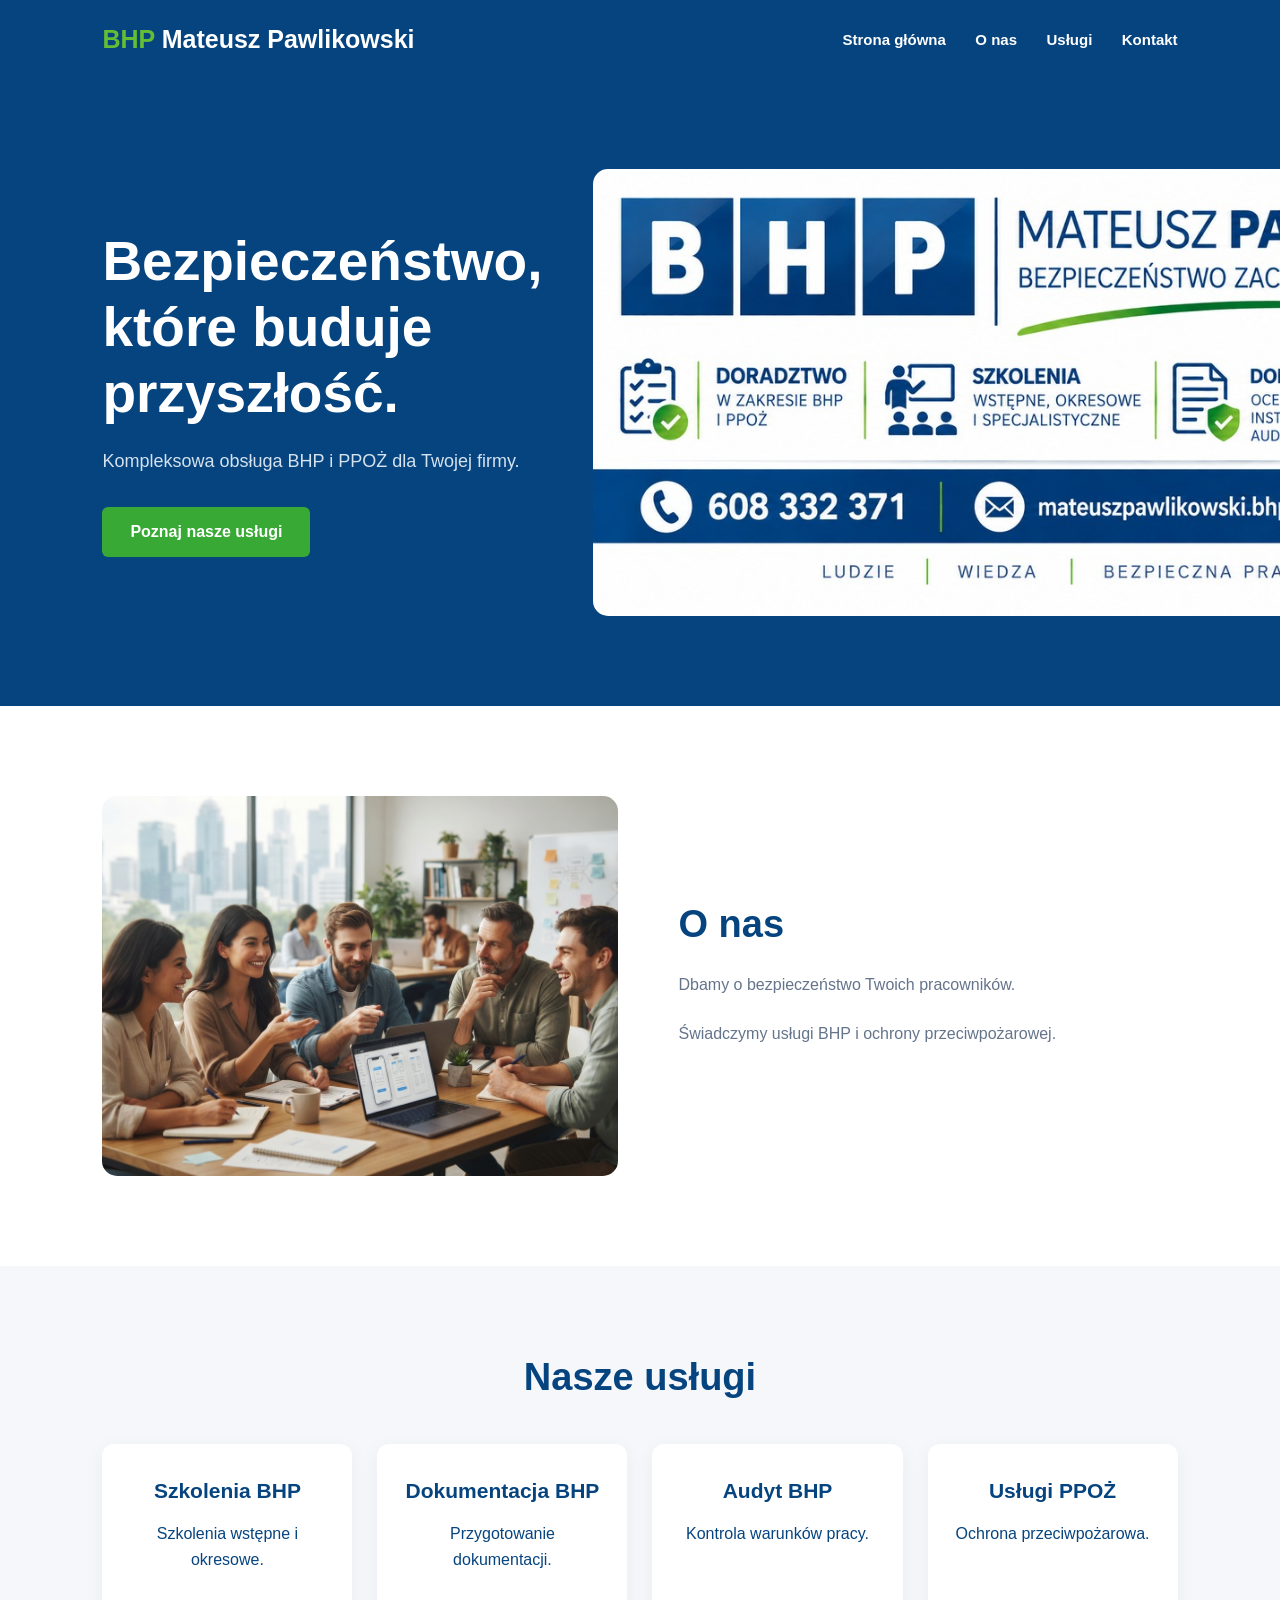
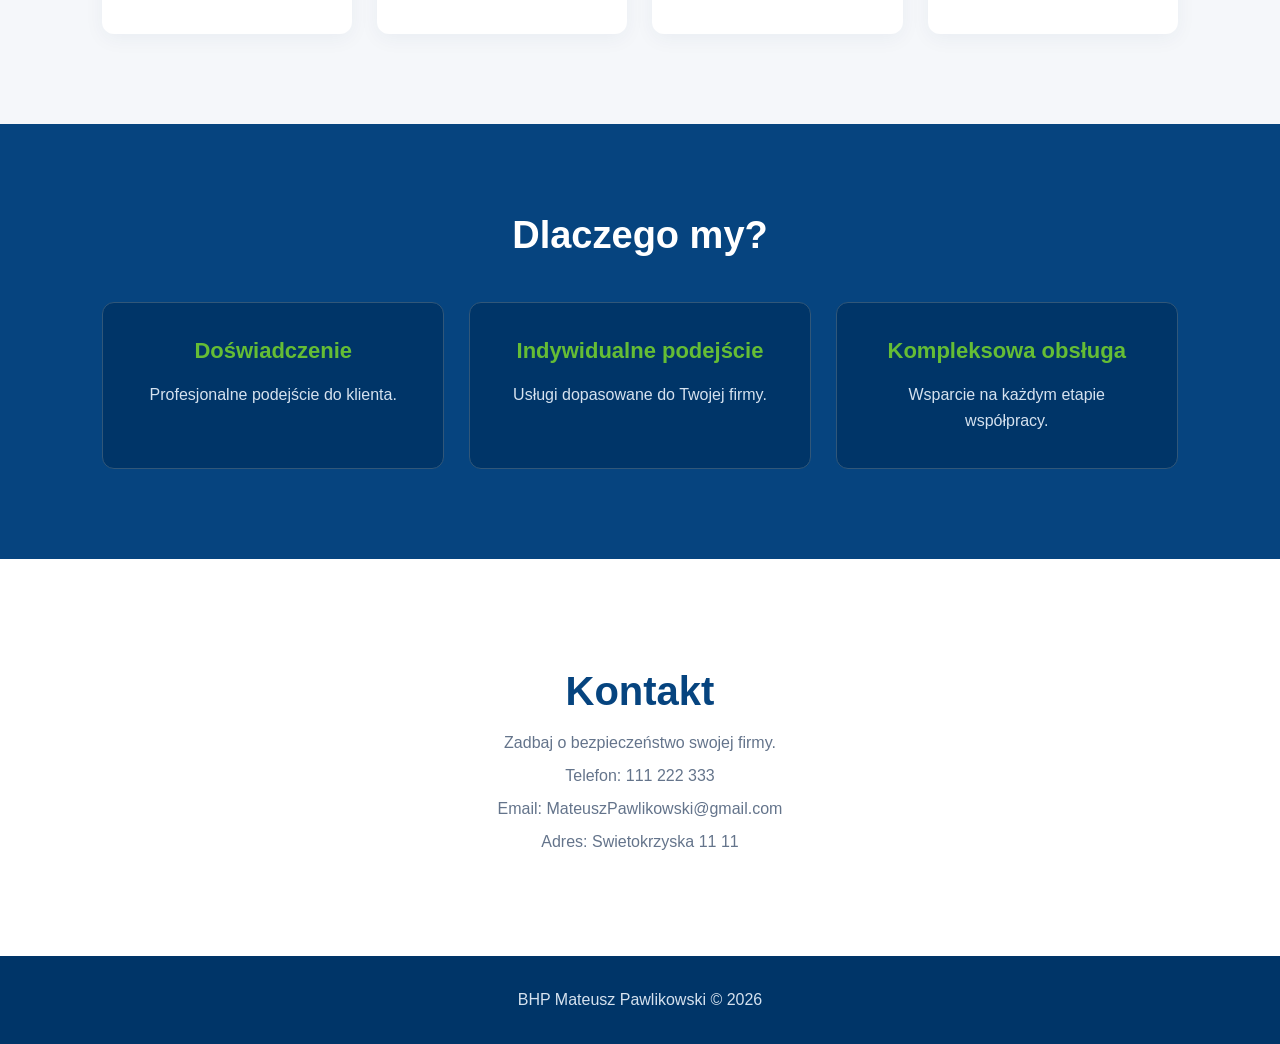
==== index.html @ d73516c7 "Add files via upload" ====
<!DOCTYPE html>
<html lang="pl">
<head>
    <meta charset="UTF-8">
    <title>BHP Mateusz Pawlikowski</title>
    <link rel="stylesheet" href="style.css">
</head>
<body>

<header>
    <h2><span> BHP</span> Mateusz Pawlikowski</h2>

    <nav>
        <a href="#home"><strong>Strona główna</strong></a>
        <a href="#onas"><strong> O nas</strong></a>
        <a href="#uslugi"><strong>Usługi</strong></a>
        <a href="#kontakt"><strong>Kontakt</strong></a>
    </nav>
</header>

<main>

<section id="home" class="baner">
    <div>
        <h1>Bezpieczeństwo, które buduje przyszłość.</h1>
        <p>Kompleksowa obsługa BHP i PPOŻ dla Twojej firmy.</p>
        <a href="#uslugi">Poznaj nasze usługi</a>
    </div>

    <img src="pobrane.jpeg" alt="Pracownik w kasku">
</section>

<section id="onas" class="onas">
    <img src="doonas.jpeg" alt="Pracownicy">

    <div>
        <h2>O nas</h2>
        <p>Dbamy o bezpieczeństwo Twoich pracowników.</p>
        <p>Świadczymy usługi BHP i ochrony przeciwpożarowej.</p>
    </div>
</section>

<section id="uslugi">
    <h2>Nasze usługi</h2>

    <div class="uslugi">

        <a href="szkoleniabhp.html">
            <article>
                <h3>Szkolenia BHP</h3>
                <p>Szkolenia wstępne i okresowe.</p>
            </article>
        </a>

        <a href="dokumentacjabhp.html">
            <article>
                <h3>Dokumentacja BHP</h3>
                <p>Przygotowanie dokumentacji.</p>
            </article>
        </a>

        <a href="audyty.html">
            <article>
                <h3>Audyt BHP</h3>
                <p>Kontrola warunków pracy.</p>
            </article>
        </a>

        <a href="uslugipp.html">
            <article>
                <h3>Usługi PPOŻ</h3>
                <p>Ochrona przeciwpożarowa.</p>
            </article>
        </a>

    </div>
</section>

<section class="dlaczego">
    <h2>Dlaczego my?</h2>

    <div class="zalety">
        <article>
            <h3>Doświadczenie</h3>
            <p>Profesjonalne podejście do klienta.</p>
        </article>

        <article>
            <h3>Indywidualne podejście</h3>
            <p>Usługi dopasowane do Twojej firmy.</p>
        </article>

        <article>
            <h3>Kompleksowa obsługa</h3>
            <p>Wsparcie na każdym etapie współpracy.</p>
        </article>
    </div>
</section>

<section id="kontakt" class="kontakt">
    <h2>Kontakt</h2>
    <p>Zadbaj o bezpieczeństwo swojej firmy.</p>
    <p>Telefon: 111 222 333 </p>
    <p>Email: MateuszPawlikowski@gmail.com</p>
    <p>Adres: Swietokrzyska 11 11</p>
</section>

</main>

<footer>
    <p>BHP Mateusz Pawlikowski © 2026</p>
</footer>

</body>
</html>
---- style.css ----
* {
    margin: 0;
    padding: 0;
    box-sizing: border-box;
}

html {
    scroll-behavior: smooth;
}

body {
    font-family: Arial, sans-serif;
    background-color: #F5F7FA;
    color: #06447F;
}

header {
    background-color: #06447F;
    color: white;
    padding: 25px 8%;
    display: flex;
    justify-content: space-between;
    align-items: center;
}

header h2 {
    font-size: 25px;
}

header h2 span {
    color: #65BD35;
}

nav a {
    color: white;
    text-decoration: none;
    margin-left: 25px;
    font-size: 15px;
}

nav a:hover {
    color: #65BD35;
}

section {
    padding: 90px 8%;
}

/* BANER */

.baner {
    background-color: #06447F;
    color: white;
    display: flex;
    align-items: center;
    justify-content: space-between;
    gap: 50px;
    min-height: 550px;
}

.baner div {
    width: 50%;
}

.baner h1 {
    font-size: 55px;
    line-height: 1.2;
    margin-bottom: 25px;
}

.baner p {
    color: #D5E2EF;
    font-size: 18px;
    margin-bottom: 35px;
}

.baner a {
    display: inline-block;
    background-color: #39A935;
    color: white;
    padding: 16px 28px;
    border-radius: 6px;
    text-decoration: none;
    font-weight: bold;
}

.baner a:hover {
    background-color: #65BD35;
}

.baner img {
    width: 100%;
    height: auto;
    object-fit: contain;
    border-radius: 15px;
}

/* O NAS */

.onas {
    background-color: white;
    display: flex;
    align-items: center;
    gap: 60px;
}

.onas img {
    width: 48%;
    height: 380px;
    object-fit: cover;
    border-radius: 15px;
}

.onas h2 {
    font-size: 38px;
    margin-bottom: 25px;
}

.onas p {
    color: #64748b;
    line-height: 1.8;
    margin-bottom: 20px;
}

/* USLUGI */

#uslugi {
    text-align: center;
}

#uslugi > h2 {
    font-size: 38px;
    margin-bottom: 45px;
}

.uslugi {
    display: flex;
    gap: 25px;
}

.uslugi a {
    width: 25%;
    text-decoration: none;
    color: #06447F;
}

.uslugi article {
    background-color: white;
    padding: 35px 25px;
    min-height: 190px;
    border-radius: 12px;
    border-bottom: 4px solid transparent;
    box-shadow: 0 5px 20px rgba(0, 53, 104, 0.05);
    transition: 0.3s;
}

.uslugi article:hover {
    transform: translateY(-8px);
    border-bottom: 4px solid #39A935;
    box-shadow: 0 10px 25px rgba(0, 53, 104, 0.12);
}

.uslugi h3 {
    font-size: 21px;
    margin-bottom: 18px;
}

.uslugi p {
    color: #06447F;
    line-height: 1.6;
}

/* DLACZEGO MY */

.dlaczego {
    background-color: #06447F;
    color: white;
    text-align: center;
}

.dlaczego h2 {
    font-size: 38px;
    margin-bottom: 45px;
}

.zalety {
    display: flex;
    gap: 25px;
}

.zalety article {
    background-color: #003568;
    border: 1px solid #315779;
    padding: 35px;
    width: 33%;
    border-radius: 12px;
    transition: 0.3s;
}

.zalety article:hover {
    border-color: #39A935;
    transform: translateY(-5px);
}

.zalety h3 {
    color: #65BD35;
    font-size: 22px;
    margin-bottom: 18px;
}

.zalety p {
    color: #D5E2EF;
    line-height: 1.6;
}

/* KONTAKT */

.kontakt {
    background-color: white;
    text-align: center;
}

.kontakt h2 {
    font-size: 40px;
    margin: 20px 0;
}

.kontakt p {
    margin: 15px;
    color: #64748b;
}

.kontakt p:first-child {
    color: #39A935;
    font-weight: bold;
}

/* STOPKA */

footer {
    background-color: #003568;
    color: white;
    padding: 35px 8%;
    text-align: center;
}

footer p {
    color: #D5E2EF;
}

/* SZKOLENIA BHP */

.szkolenia {
    background-color: white;
    padding: 70px 8%;
}

.szkolenia h1 {
    font-size: 42px;
    margin-bottom: 25px;
    color: #06447F;
}

.szkolenia h2 {
    font-size: 30px;
    margin-top: 45px;
    margin-bottom: 20px;
    color: #06447F;
}

.szkolenia h3 {
    font-size: 22px;
    margin-top: 30px;
    margin-bottom: 15px;
    color: #39A935;
}

.szkolenia p {
    color: #64748b;
    font-size: 16px;
    line-height: 1.8;
    margin-bottom: 20px;
}

.szkolenia ul,
.szkolenia ol {
    margin-left: 30px;
    margin-bottom: 25px;
    color: #64748b;
    line-height: 2;
}

.szkolenia li {
    padding-left: 5px;
}

.szkolenia strong {
    color: #06447F;
}

.szkolenia a {
    color: #39A935;
    text-decoration: none;
    font-weight: bold;
}

.szkolenia a:hover {
    color: #06447F;
    text-decoration: underline;
}

/* KONTAKT NA PODSTRONIE */

.szkolenia-kontakt {
    background-color: #06447F;
    color: white;
    padding: 50px 8%;
    text-align: center;
}

.szkolenia-kontakt h2 {
    font-size: 32px;
    margin-bottom: 20px;
}

.szkolenia-kontakt p {
    color: #D5E2EF;
    line-height: 1.8;
    margin-bottom: 15px;
}

.szkolenia-kontakt a {
    display: inline-block;
    background-color: #39A935;
    color: white;
    padding: 14px 25px;
    margin-top: 15px;
    border-radius: 6px;
    text-decoration: none;
}

.szkolenia-kontakt a:hover {
    background-color: #65BD35;
}



/* TELEFONY */

@media (max-width: 800px) {

    header {
        flex-direction: column;
        gap: 25px;
    }

    nav {
        display: flex;
        flex-wrap: wrap;
        justify-content: center;
        gap: 15px;
    }

    nav a {
        margin: 0;
    }

    .baner, .onas, .uslugi, .zalety {
        flex-direction: column;
    }

    .baner div, .baner img, .onas img {
        width: 100%;
    }

    .baner h1 {
        font-size: 38px;
    }

    .uslugi a, .zalety article {
        width: 100%;
    }

    section {
        padding: 60px 6%;
    }

    .onas h2, .kontakt h2, .dlaczego h2 {
        font-size: 30px;
    }
}
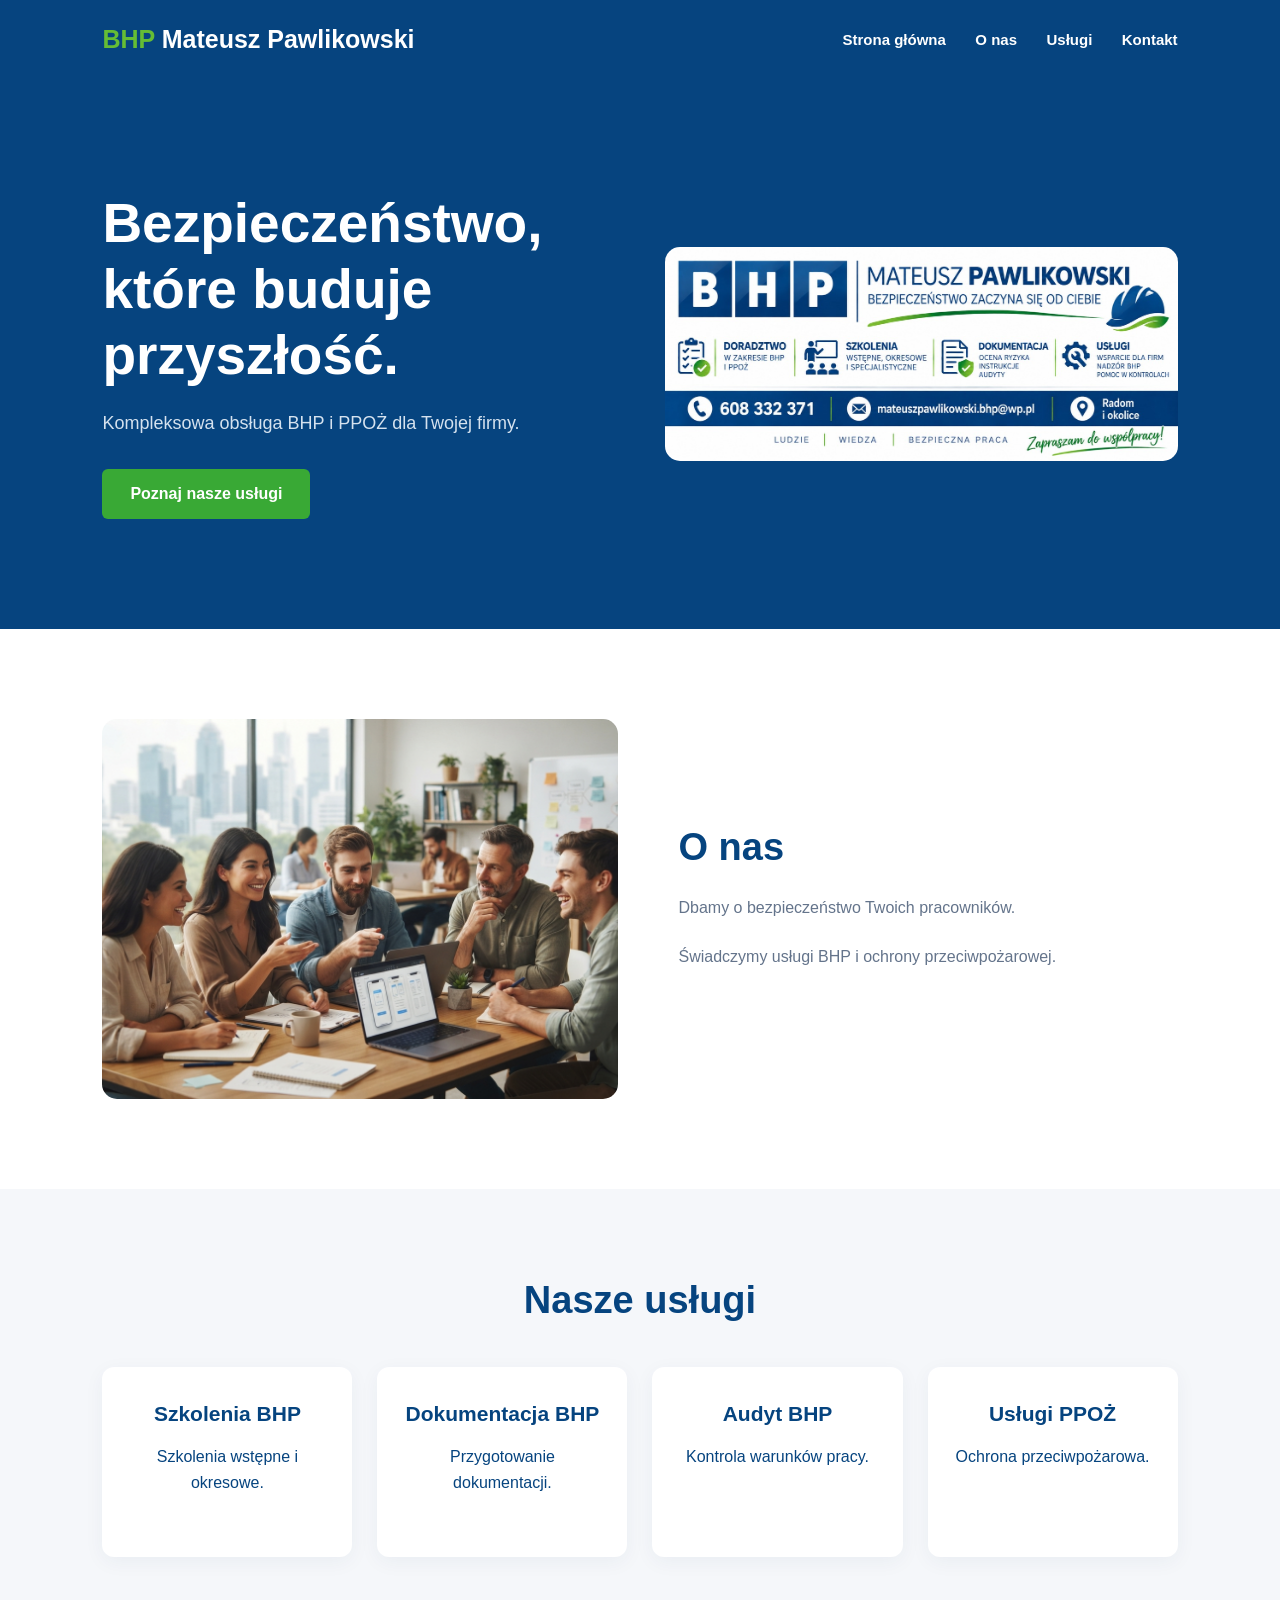
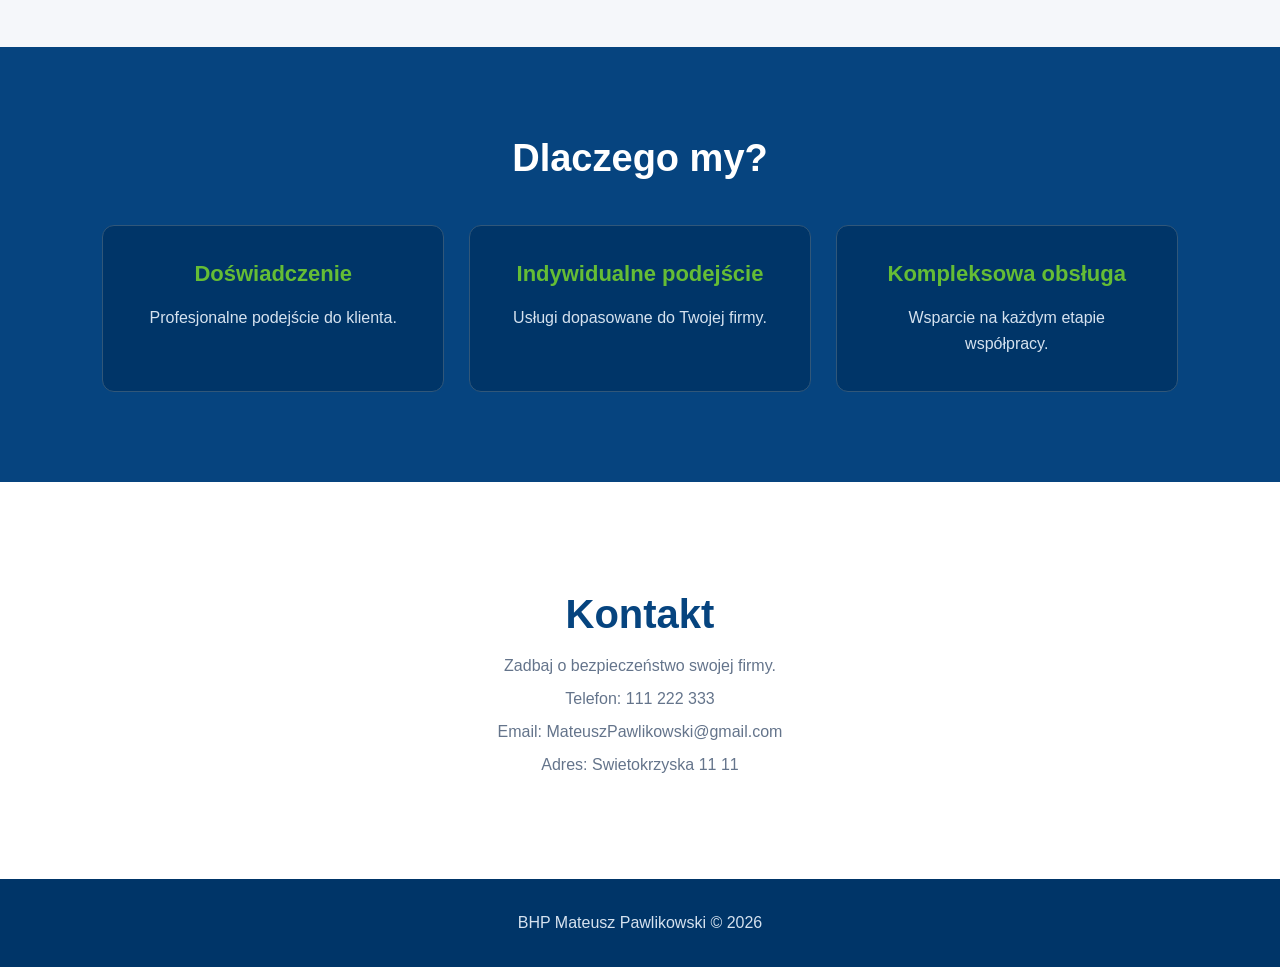
==== commit 43df9059: "Add files via upload" ====
--- a/index.html
+++ b/index.html
@@ -3,6 +3,7 @@
 <html lang="pl">
 <head>
     <meta charset="UTF-8">
+    <meta name="viewport" content="width=device-width, initial-scale=1.0">
     <title>BHP Mateusz Pawlikowski</title>
     <link rel="stylesheet" href="style.css">
 </head>
--- a/style.css
+++ b/style.css
@@ -61,6 +61,8 @@
 
 .baner div {
     width: 50%;
+    min-width: 0;
+    flex: 1;
 }
 
 .baner h1 {
@@ -90,10 +92,13 @@
 }
 
 .baner img {
-    width: 100%;
+    width: 50%;
+    max-width: 50%;
+    min-width: 0;
     height: auto;
     object-fit: contain;
     border-radius: 15px;
+    flex: 1;
 }
 
 /* O NAS */
@@ -346,47 +351,77 @@
 
 
 
+
+
+
 /* TELEFONY */
 
 @media (max-width: 800px) {
 
-    header {
+    .baner {
         flex-direction: column;
+        min-height: auto;
+        padding: 45px 6%;
         gap: 25px;
-    }
-
-    nav {
-        display: flex;
-        flex-wrap: wrap;
-        justify-content: center;
-        gap: 15px;
-    }
-
-    nav a {
-        margin: 0;
-    }
-
-    .baner, .onas, .uslugi, .zalety {
+        width: 100%;
+    }
+
+    .baner div {
+        width: 100%;
+        flex: none;
+        text-align: center;
+    }
+
+    .baner img {
+        width: 100%;
+        max-width: 100%;
+        height: auto;
+        max-height: 220px;
+        object-fit: contain;
+        flex: none;
+    }
+
+    .baner h1 {
+        font-size: 32px;
+    }
+
+    .baner p {
+        font-size: 16px;
+    }
+
+    .onas {
         flex-direction: column;
     }
 
-    .baner div, .baner img, .onas img {
+    .onas img {
         width: 100%;
-    }
+        height: 280px;
+    }
+
+    .uslugi,
+    .zalety {
+        flex-direction: column;
+    }
+
+    .uslugi a,
+    .zalety article {
+        width: 100%;
+    }
+
+    section {
+        padding: 55px 6%;
+    }
+
+}
+
+@media (max-width: 480px) {
 
     .baner h1 {
-        font-size: 38px;
-    }
-
-    .uslugi a, .zalety article {
-        width: 100%;
-    }
-
-    section {
-        padding: 60px 6%;
-    }
-
-    .onas h2, .kontakt h2, .dlaczego h2 {
-        font-size: 30px;
-    }
-}
+        font-size: 27px;
+    }
+
+    .baner img {
+        max-height: 180px;
+    }
+
+}
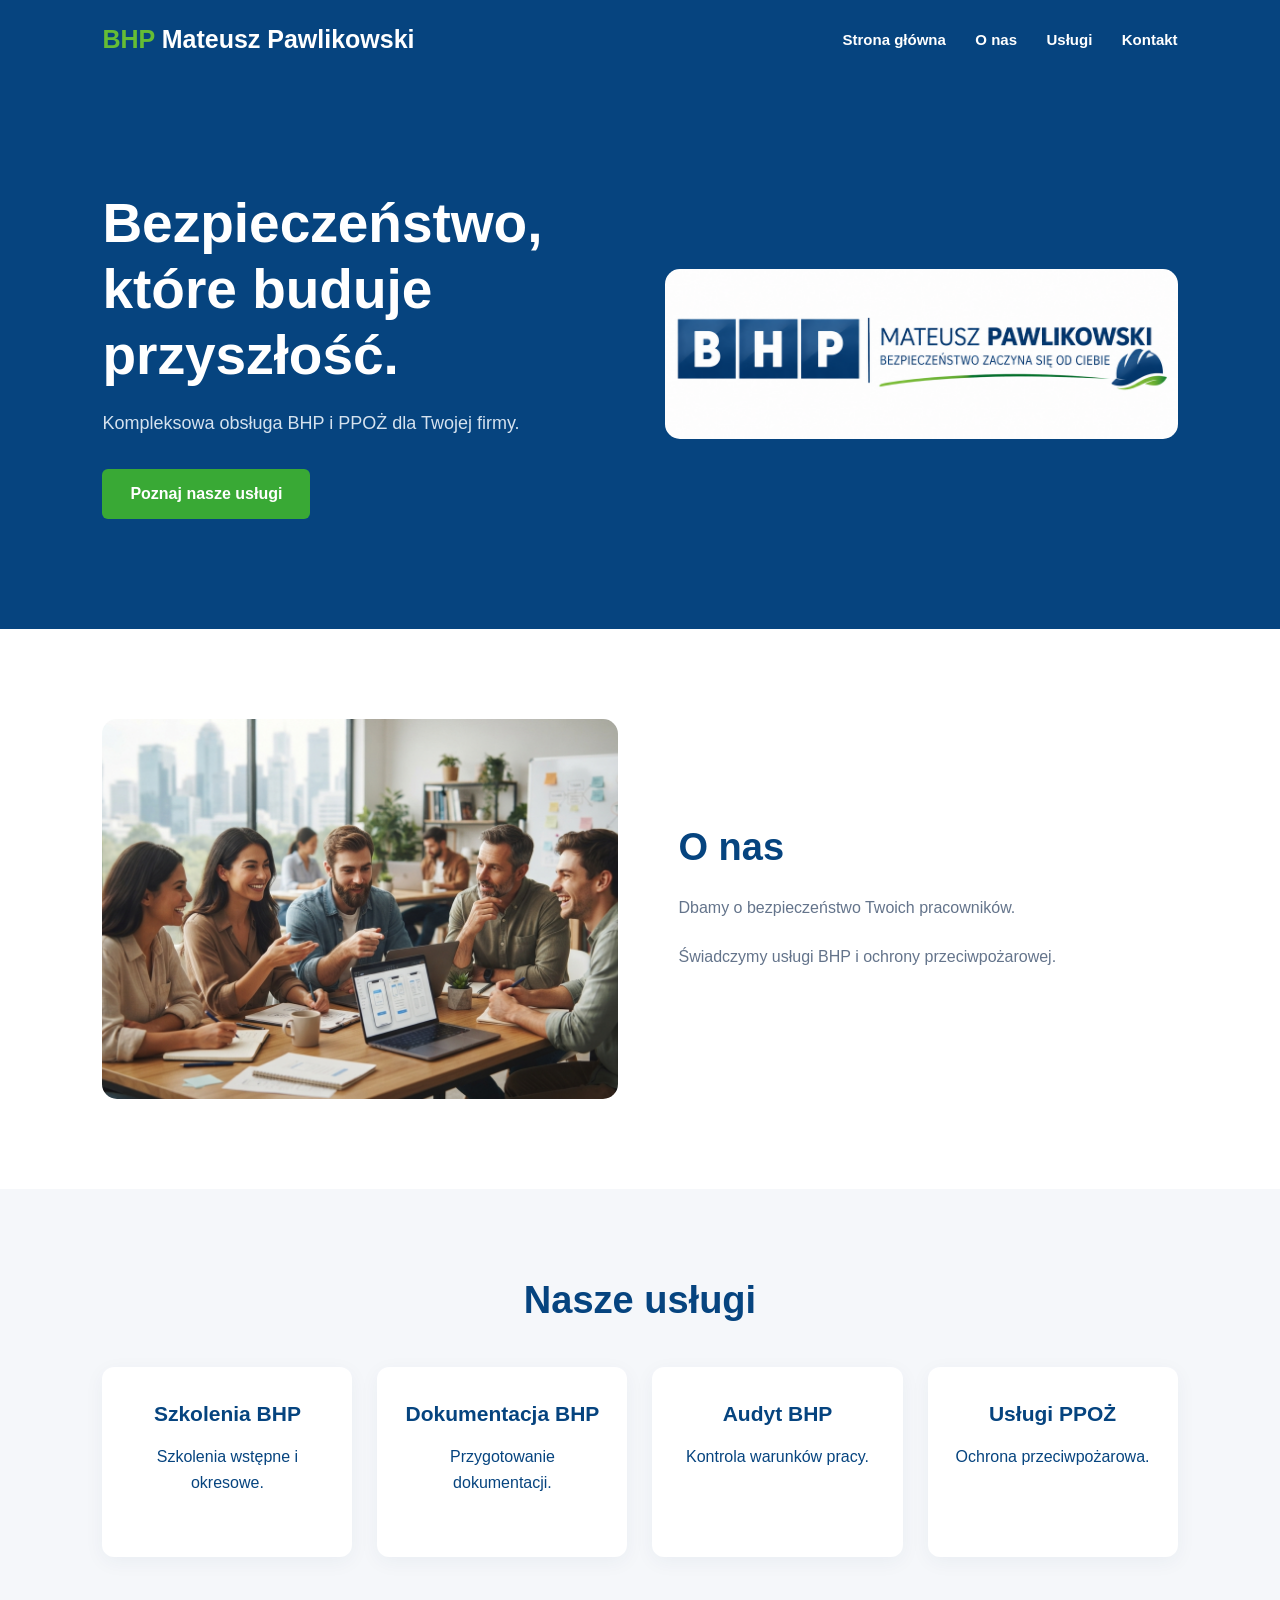
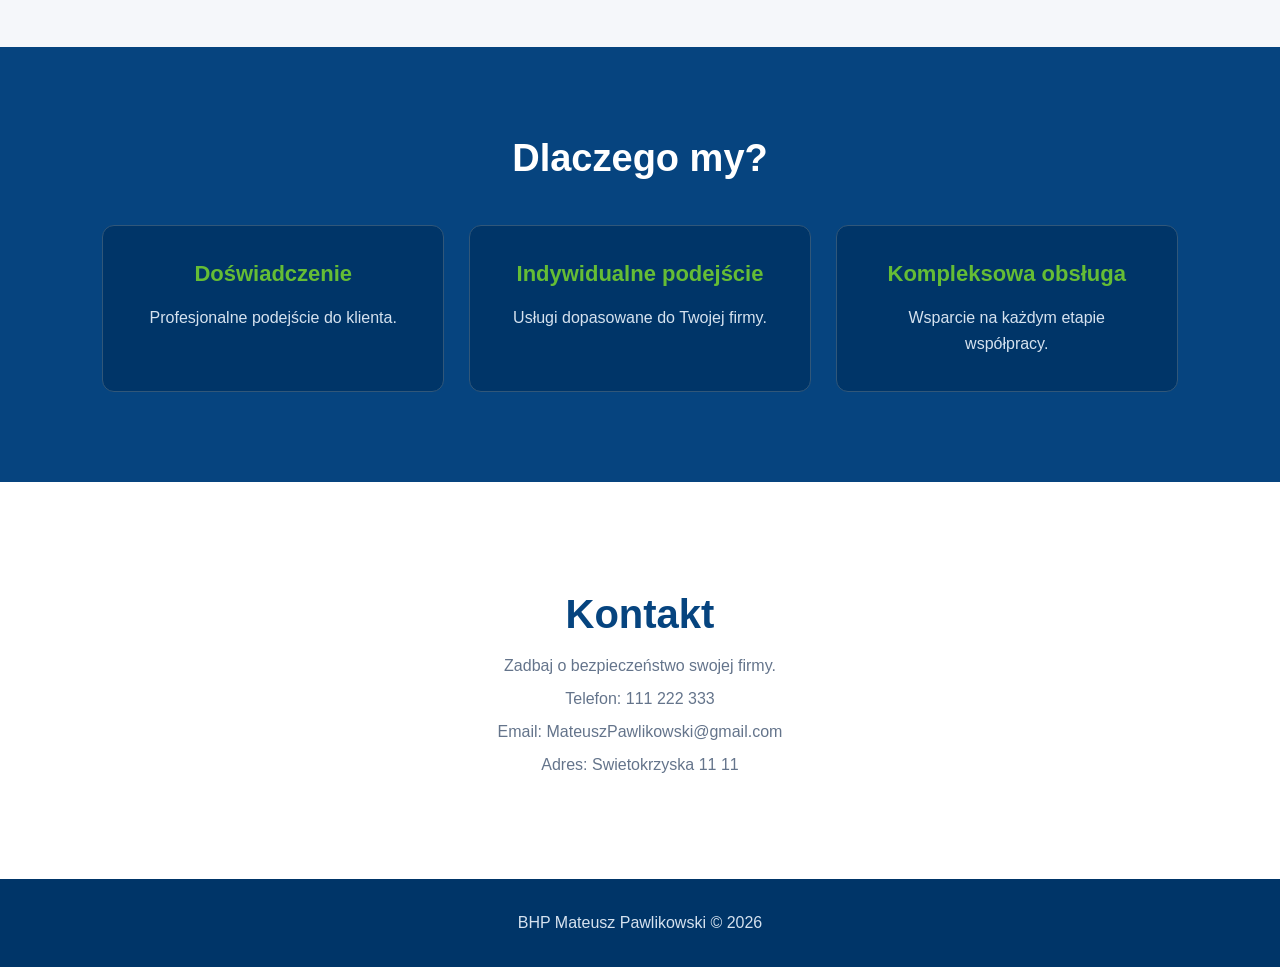
==== commit fa1e91a8: "Add files via upload" ====
--- a/index.html
+++ b/index.html
@@ -29,7 +29,7 @@
         <a href="#uslugi">Poznaj nasze usługi</a>
     </div>
 
-    <img src="pobrane.jpeg" alt="Pracownik w kasku">
+    <img src="baner 2.png" alt="Pracownik w kasku">
 </section>
 
 <section id="onas" class="onas">
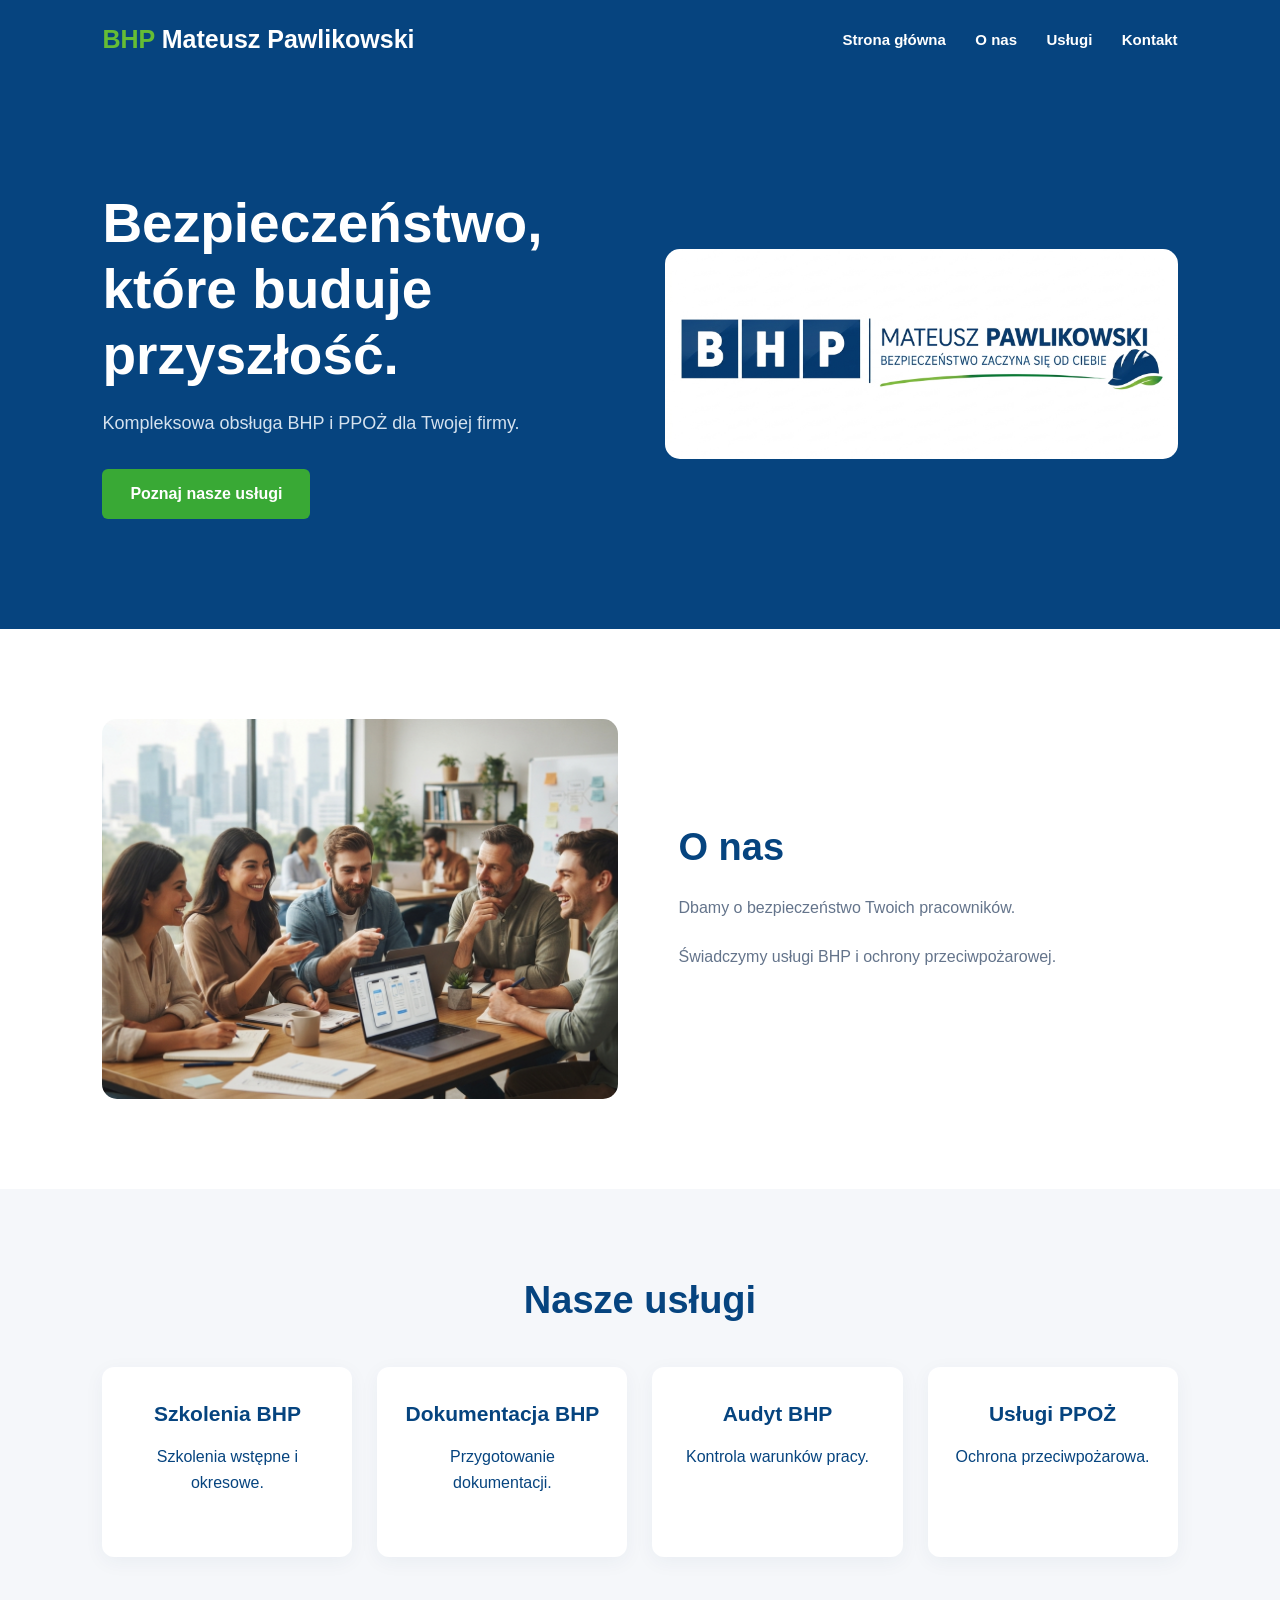
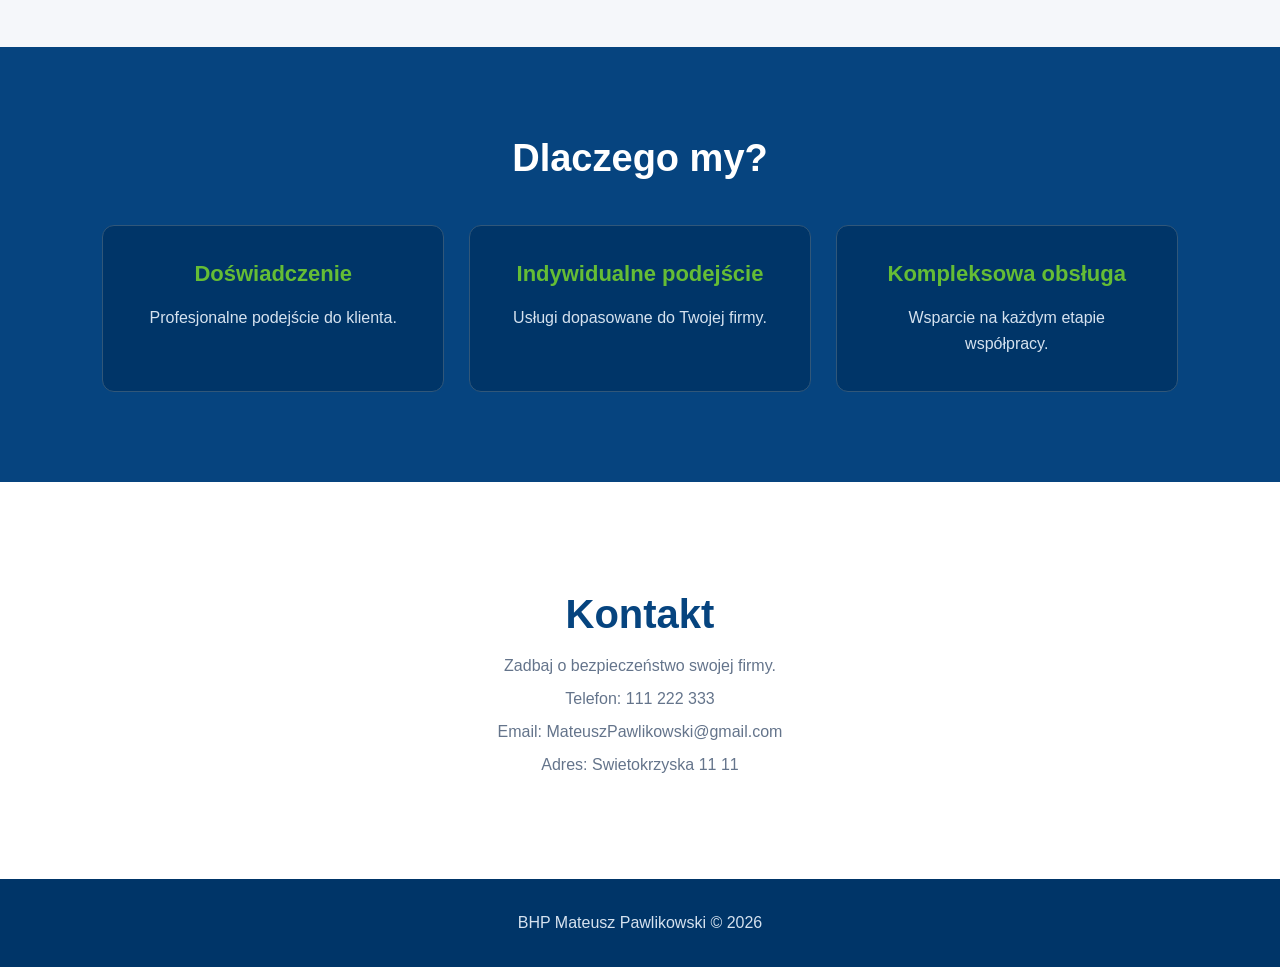
==== commit 36375211: "Add files via upload" ====
--- a/index.html
+++ b/index.html
@@ -29,7 +29,7 @@
         <a href="#uslugi">Poznaj nasze usługi</a>
     </div>
 
-    <img src="baner 2.png" alt="Pracownik w kasku">
+    <img src="banergotowy.jpeg" alt="Pracownik w kasku">
 </section>
 
 <section id="onas" class="onas">
